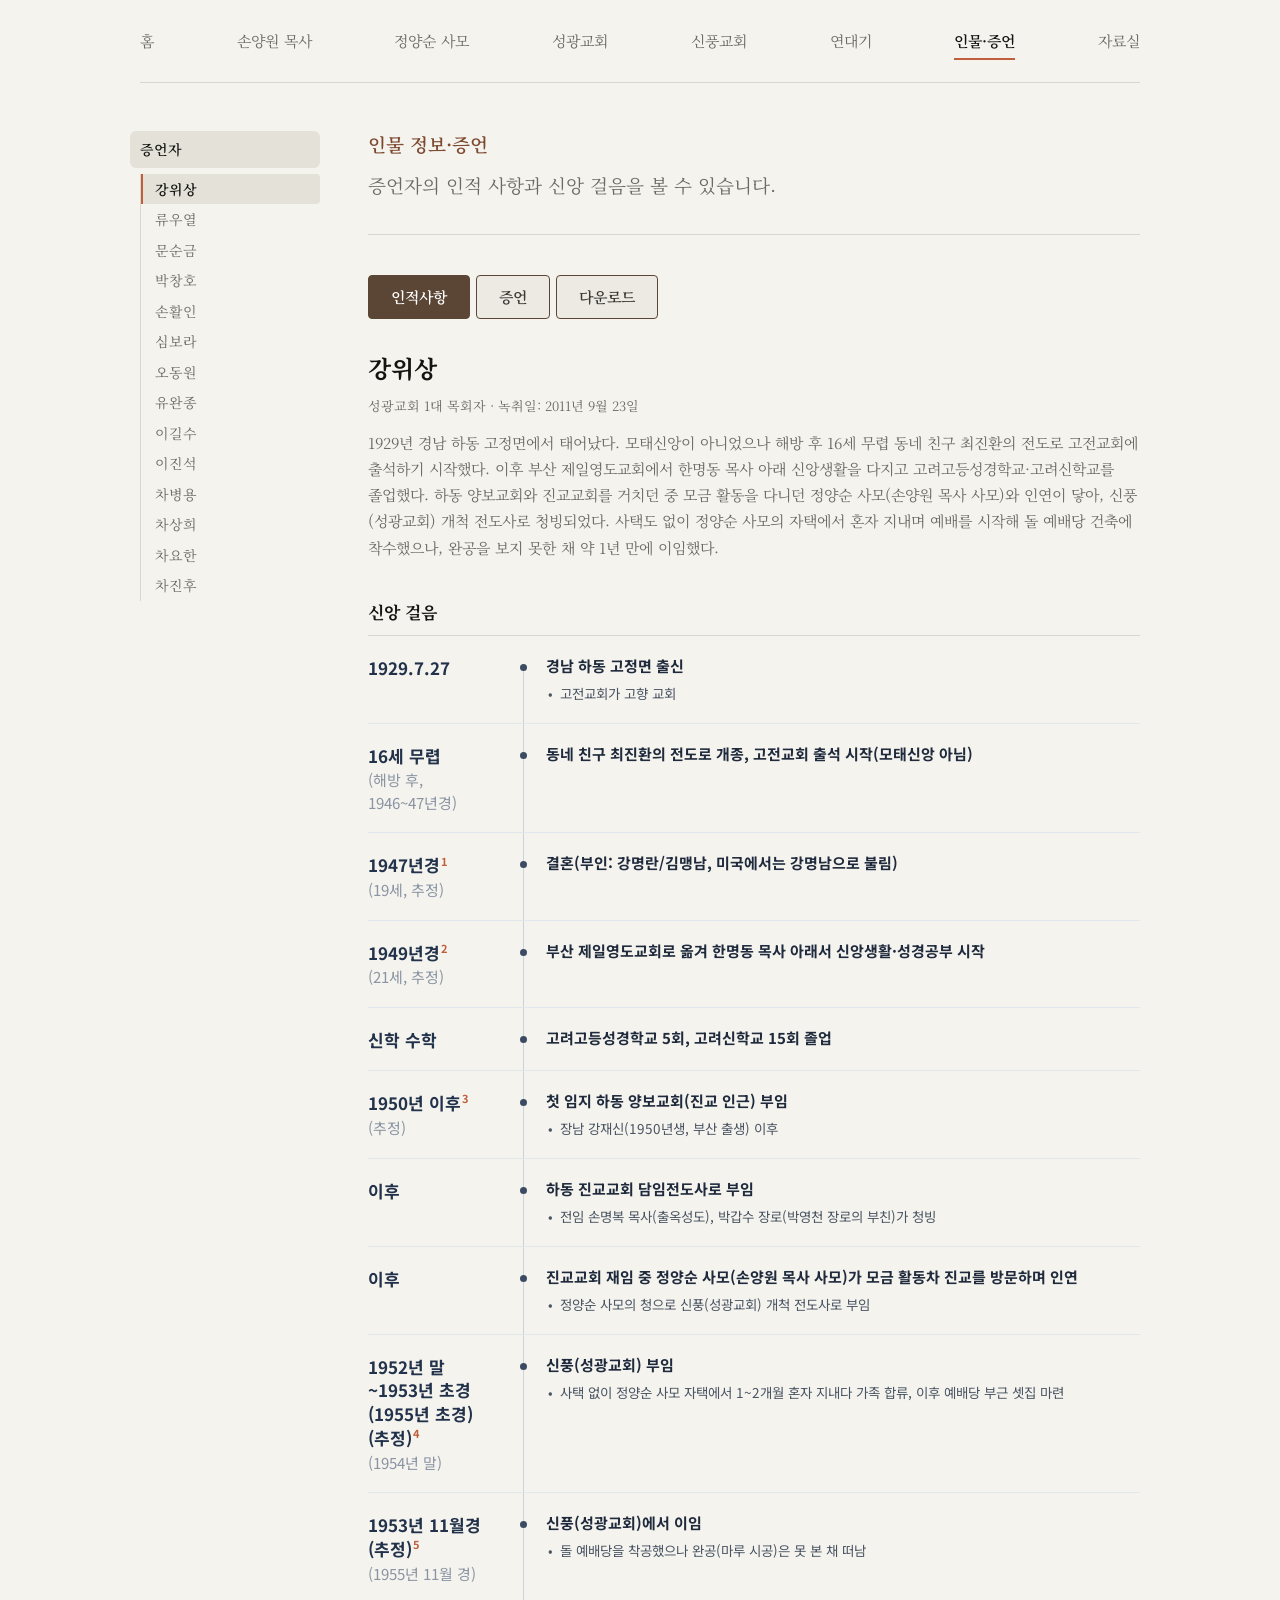
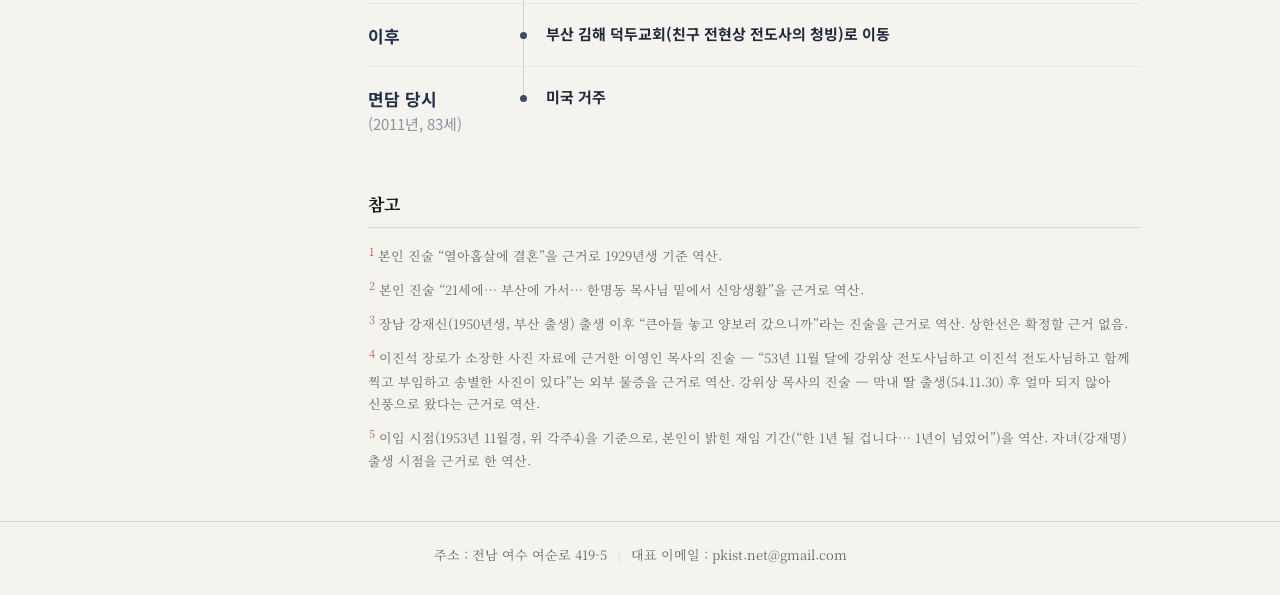
==== people.html @ 20a87f5a "인물·증언 페이지(14명), 다운로드(PDF·docx·txt), 원문 오탈자 교정" ====
<!doctype html>
<html lang="ko">
<head>
<meta charset="utf-8">
<meta name="viewport" content="width=device-width,initial-scale=1">
<title>인물별 기록</title>
<link rel="stylesheet" href="assets/site.css">
</head>
<body data-page="people">
<main id="app" class="wrap"></main>
<script src="data/site.js"></script>
<script src="assets/site.js"></script>
<script src="assets/page-people.js"></script>
</body>
</html>
---- assets/site.css ----
@import url('https://fonts.googleapis.com/css2?family=Noto+Serif+KR:wght@400;500;600;700&family=Noto+Sans+KR:wght@400;500;600&display=swap'); /*글씨체 변경 위치 추가*/
:root{
  --bg:#F4F3EE; --ink:#141413; --soft:#6B6A64; --line:#DAD7CC; --accent:#C15F3C;
  --font:"Noto Serif KR",serif;
  --card:#ECEAE3; --card-on:#E4E1D8; /*0929 카드 색상 추가*/
  --brown:#7D4930; --off:#A9A79F; /*0930 제목 갈색, 원고 없는 메뉴 항목*/
  /*--font:"Malgun Gothic","맑은 고딕","Apple SD Gothic Neo",sans-serif; 0929 글씨체 변경*/
}

*{box-sizing:border-box}
body{margin:0;background:var(--bg);color:var(--ink);font:16px/1.75 var(--font);word-break:keep-all}
a{color:inherit;text-decoration:none}
.wrap{max-width:1080px;margin:0 auto;padding:0 40px}

/* header */
.top{display:flex;justify-content:space-between;align-items:baseline;padding-top:28px;padding-bottom:22px;border-bottom:1px solid var(--line)}
/*nav{display:flex;gap:28px;font-size:15px;color:var(--soft)} 0929 삭제*/
nav{display:flex;flex:1;justify-content:space-between;gap:28px;font-size:15px;color:var(--soft)} /*0929 변경*/
nav a.on{color:var(--ink);font-weight:600;border-bottom:2px solid var(--accent);padding-bottom:4px}
.head{position:sticky;top:0;z-index:10;background:var(--bg)} /* 0929 추가, 0930 괄호 수정 */
html{scroll-padding-top:90px} /* 0929 추가*/ 

/* main: 소개 폰트 변경*/
.hero{display:grid;grid-template-columns:1.2fr .8fr;gap:56px;padding:56px 0 48px;border-bottom:1px solid var(--line)}
/*.eyebrow{margin:0 0 12px;color:var(--accent);font-weight:600;font-size:18pt} 0929 삭제*/
.eyebrow{margin:0 0 12px;color:var(--brown);font-weight:600;font-size:14pt} /*0929 구술로 사료로 되짚어보는.. */
h1{margin:0 0 20px;font-size:20pt;font-weight:700;line-height:1.4}/*font-size:16pt --> 20pt 정양순 사모의.. */
.lede{margin:0;max-width:44ch;color:var(--soft);font-size:14pt} 
figure{margin:0}
figure img{width:100%;display:block;border:1px solid var(--line)}
figcaption{margin-top:8px;font-size:13px;color:var(--soft);text-align:center}

/* main: 박스 4개 */
.cards{display:grid;grid-template-columns:repeat(4,1fr);gap:24px;padding:40px 0 56px}
.card{min-width:0;display:flex;flex-direction:column;min-height:170px;padding:22px 20px 18px;background:var(--card);border:1px solid var(--line);border-radius:4px;transition:border-color .2s,background .2s,transform .2s}
.card strong{font-size:18px;font-weight:700;line-height:1.4}
.card span{margin-top:6px;font-size:.8em;color:var(--soft);white-space:nowrap;overflow:hidden;text-overflow:ellipsis}
.card em{margin-top:auto;padding-top:16px;font-size:.8em;font-style:normal;font-weight:600}
.card:hover{border-color:var(--accent);background:var(--card-on);transform:translateY(-3px)} /*0929 변경*/
.card:hover em{color:var(--accent)}


/* footer */
footer{padding:22px 20px 28px;border-top:1px solid var(--line);text-align:center;font-size:13px;color:var(--soft)}
footer .sep{margin:0 10px;color:var(--line)}
/* 0929 추가:  손양원과 애양원 */
.page-head{padding:48px 0 32px;border-bottom:1px solid var(--line)}
.page-head .lede{max-width:none}
.page-head .note{margin:12px 0 0}
.sec{padding:40px 0;border-bottom:1px solid var(--line)}
.sec:last-child{border-bottom:0}
.sec h2{margin:0 0 20px;font-size:18px}
.tbl{overflow-x:auto;background:#FAF9F5;border:1px solid var(--line);border-radius:14px}
.tbl table{width:100%;min-width:760px;border-collapse:collapse;font-size:14px;line-height:1.65}
.tbl th{padding:12px 18px;background:#EFEDE6;color:var(--soft);font-size:13px;font-weight:600;text-align:center;white-space:nowrap}
.tbl td{padding:18px;border-top:1px solid #ECE9E1;vertical-align:top}
.tbl tr.sub td{padding-top:10px;padding-bottom:10px}
.tbl td.period{font-weight:600;white-space:nowrap}
.tbl td.director{color:var(--soft);width:24%} /* 0930 head --> director (공통 틀 .head와 겹침 방지) */
.tbl td.ev{width:36%}
.tbl td div{margin-top:6px;color:var(--soft);font-size:12px}
.chip{display:inline-block;padding:2px 10px;border-radius:999px;font-size:13px;white-space:nowrap}
.chip.us{background:#F3E2D8;color:#9A4A2E}
.chip.jp{background:#E7E5DE;color:#55534C}
.chip.mg{background:#EFE7D2;color:#6E5A2E}
.chip.tr{border:1px solid var(--accent);color:var(--accent)}
.tbl td.sohn{background:#F6ECE5;white-space:nowrap}
.tbl td.sohn strong{display:block;color:var(--accent)}
.tbl td.sohn span{font-size:13px;color:var(--soft)}
.tbl td.ev ul{list-style:none;margin:0;padding:0}
.tbl td.ev li{margin-bottom:6px;color:#3D3C38}
.tbl td.ev li:last-child{margin-bottom:0}
.tbl td.ev b{margin-right:6px;color:var(--ink);font-weight:600}
.note,.src{color:var(--soft);font-size:13px}
.src{margin:12px 0 0;text-align:right}
.story h3{margin:28px 0 8px;font-size:17px}
.story h3:first-child{margin-top:0}
.story p{margin:0 0 12px}

/* 0930 추가: 좌측 메뉴 (페이지 data에 SIDE가 있을 때) */
.with-side{display:grid;grid-template-columns:180px 1fr;gap:48px;align-items:start}
.with-side>*{min-width:0} /*0930 넓은 표가 본문 폭을 밀어내지 않게*/
.side{position:sticky;top:80px;padding:48px 0 32px;font-size:14px}
.side p{margin:22px 0 6px;color:var(--brown);font-weight:600}
.side p:first-child{margin-top:0}
.side p a{display:block;padding:6px 10px;margin-left:-10px;border:0;border-radius:6px;color:inherit;transition:background .2s,color .2s} /*1001 묶음 제목 링크(href 있을 때) — 1009 한 줄 칸으로*/
.side p a:hover{color:var(--ink);background:var(--card-on);box-shadow:none}
.side a,.side span{display:block;padding:3px 0 3px 14px;border-left:1px solid var(--line);color:var(--soft)}
.side span{color:var(--off)} /* 원고 없는 항목 */
.side a{border-radius:0 4px 4px 0;transition:background .2s,box-shadow .2s,color .2s} /*1001 메인 카드처럼 활성화 표시*/
.side a:hover{color:var(--ink);background:var(--card-on);box-shadow:inset 2px 0 var(--accent)}
.side a.on{color:var(--ink);font-weight:600;background:var(--card-on);box-shadow:inset 2px 0 var(--accent)} /*1009 지금 보는 페이지*/
.side p a.on{background:var(--card-on);box-shadow:none} /*1009 묶음 제목 페이지를 보고 있을 때: 줄 전체 배경*/
.side p.in,.side p.in a{color:var(--ink)} /*1009 지금 있는 묶음 제목 (하위 메뉴처럼 검정)*/
.side-btn{display:none} /*0930 모바일에서만 보이는 목차 버튼*/
/* 0930 추가: 정양순 사모 */
.photos{display:flex;gap:20px;margin-top:28px}
.photos figure{flex:1} /*0930 max-width:190px 삭제*/
.photos figcaption{font-size:12px;line-height:1.55;text-align:left}
.story sup a{padding-left:2px;color:var(--accent);font-size:11px}
.zoom{cursor:zoom-in} /*0930 이미지 크게 보기*/
.zoom-box{position:fixed;inset:0;z-index:20;display:flex;align-items:center;justify-content:center;padding:24px;background:rgba(20,20,19,.85);cursor:zoom-out}
.zoom-box img{max-width:100%;max-height:100%}
.fn{margin:36px 0 0;padding:16px 0 0 20px;border-top:1px solid var(--line);font-size:13px;color:var(--soft)}

@media (max-width:760px){
  .wrap{padding:0 20px}
  .top{flex-direction:column;gap:12px}
  nav{flex-wrap:wrap;gap:8px 18px}
  .hero{grid-template-columns:1fr;gap:28px}
  .cards{grid-template-columns:repeat(2,1fr);gap:16px}
  .card span{white-space:normal} /*0930 모바일: 설명 줄바꿈 허용(화면 밖으로 밀림 해결)*/
  .head{position:static} /*0929 header 고정 해제(모바일)*/
  html{scroll-padding-top:0px}  /*0929 header 고정 해제(모바일)*/
  .with-side{grid-template-columns:1fr;gap:0} /*0930 좌측 메뉴 모바일*/
  .side{position:static;padding:16px 0 0;display:none} /*0930 모바일: 목차 버튼 누를 때만 보임*/
  .side-open .side{display:block}
  .side-btn{display:block;margin-top:20px;padding:10px 14px;background:var(--card);border:1px solid var(--line);border-radius:4px;font:600 14px var(--font);color:var(--ink);text-align:left}
}

/* 1001 추가: 증언 페이지 (page-testi.js) */
.say+.say{margin-top:32px} /*한 제목 아래 증언 여러 개일 때 간격*/
.ask{margin:0 0 16px;color:var(--soft);font-size:15px}
.ask b{color:var(--ink);font-weight:600}
.say+.ask{margin-top:32px} /*질문이 바뀔 때 간격*/
.who{color:var(--accent);font-weight:600;border-bottom:1px solid var(--accent)}
.who:hover{opacity:.75}
.quote{display:block;margin:10px 0 0;padding:14px 18px;background:var(--card);border:1px solid var(--line);border-left:3px solid var(--accent);border-radius:0 4px 4px 0;font-size:15px;line-height:1.85;transition:background .2s,border-color .2s}
.quote:hover{background:var(--card-on);border-color:var(--soft);border-left-color:var(--accent)}
.quote small{display:block;margin-top:8px;font-size:12px;color:var(--soft)}
.quote:hover small{color:var(--accent)}
.quote+.quote{margin-top:8px} /*같은 증언자 연속 블록 간격*/

/* 1001 추가: 원문·인물 모달 (assets/site.js, class="js-modal") */
.modal{position:fixed;inset:0;z-index:30;display:flex;align-items:center;justify-content:center;padding:24px;background:rgba(20,20,19,.55)}
.modal-box{position:relative;width:100%;max-width:800px;height:88vh;display:flex;flex-direction:column;background:var(--bg);border-radius:6px;box-shadow:0 20px 60px rgba(0,0,0,.35)}
.modal-x{position:absolute;top:12px;right:14px;z-index:1;padding:0;background:none;border:0;line-height:0;color:var(--soft);cursor:pointer;transition:color .2s} /*1001 동그라미 X*/
.modal-x:hover{color:var(--accent)}
.modal-body{position:relative;flex:1;overflow-y:auto;padding:36px 44px 48px;font-size:15px}
.modal-body h1{margin:0 0 10px;font-size:24px}
.modal-body h2{margin:36px 0 14px;padding-bottom:8px;border-bottom:1px solid var(--line);font-size:17px}
.modal-body .sec-num{margin-right:4px;color:var(--accent)}
.modal-body .role-line{margin:0 0 12px;font-size:13px;color:var(--soft)}
.modal-body .doc-note{margin:0 0 8px;padding:12px 16px;background:var(--card);border:1px solid var(--line);border-radius:4px;font-size:13px;color:var(--soft)}
.modal-body .lede{max-width:none;margin:0 0 28px;font-size:15px}
.modal-body p.q,.modal-body p.a{margin:0 0 8px;padding:2px 6px;border-radius:4px}
.modal-body p.q{color:var(--soft)}
.modal-body .tag{display:inline-block;margin-right:8px;padding:0 6px;border-radius:3px;background:var(--soft);color:#fff;font-size:11px;font-weight:700;vertical-align:2px}
.modal-body p.a .tag{background:var(--accent)}
.modal-body .hit{background:#F3E2D8;box-shadow:inset 3px 0 var(--accent)}
.modal-body .timeline-list{--tl:132px;margin:0;padding:0;list-style:none;font-family:"Noto Sans KR",sans-serif} /*인물 신앙 걸음: 시기 | 점·선 | 제목 + 불릿 (1001 남색 톤)*/
.modal-body .timeline-list li{position:relative;display:grid;grid-template-columns:var(--tl) 1fr;column-gap:46px;padding:18px 0;border-bottom:1px solid #E2E7ED}
.modal-body .timeline-list li:first-child{padding-top:4px}
.modal-body .timeline-list li::before{content:"";position:absolute;left:calc(var(--tl) + 23px);top:0;bottom:0;width:1px;background:#C9D2DD}
.modal-body .timeline-list li:first-child::before{top:16px}
.modal-body .timeline-list li:last-child{border-bottom:0}
.modal-body .timeline-list li:last-child::before{bottom:auto;height:30px}
.modal-body .timeline-list li::after{content:"";position:absolute;left:calc(var(--tl) + 20px);top:28px;width:7px;height:7px;border-radius:50%;background:#3C4B64}
.modal-body .timeline-list li:first-child::after{top:14px}
.modal-body .t-when{align-self:start;padding-top:2px}
.modal-body .t-when b{display:block;font-size:17px;font-weight:700;color:#22324A;line-height:1.4}
.modal-body .t-when small{display:block;margin-top:2px;font-size:15px;color:#8A94A3;line-height:1.5}
.modal-body .t-what strong{display:block;font-size:15px;font-weight:700;color:#1F2A3C;line-height:1.6}
.modal-body .t-pt{display:block;position:relative;margin-top:4px;padding-left:14px;font-size:13.5px;color:#4A5563;line-height:1.7}
.modal-body .t-pt::before{content:"•";position:absolute;left:2px}
.modal-body sup{margin-left:1px;color:var(--accent);font-size:11px}
.modal-body .notes p{margin:0 0 8px;font-size:13px;color:var(--soft)}
.modal-open{overflow:hidden}
@media (max-width:760px){
  .modal{padding:0}
  .modal-box{height:100%;max-width:none;border-radius:0}
  .modal-body{padding:52px 20px 40px}
  .modal-body .timeline-list{--tl:94px}
  .modal-body .timeline-list li{column-gap:30px}
  .modal-body .timeline-list li::before{left:calc(var(--tl) + 15px)}
  .modal-body .timeline-list li::after{left:calc(var(--tl) + 12px)}
  .modal-body .t-when b{font-size:14px}
}
/* 1006 증언 묶음 머리·안내·확인, 대화 세트 */
/* 설명 페이지 번호 체계 1. → (1) → ① : 단계마다 들여쓰기, 큰 제목 사이는 넉넉히 */
.story h3{margin-top:48px}
.story h4{margin:24px 0 6px;font-size:16px}
.story h5{margin:18px 0 4px;font-size:15px;color:var(--brown)}
.story .lv2{margin-left:1.5em}
.story .lv3{margin-left:3em}
.grp{border-bottom:1px solid var(--line)}
.grp summary{display:flex;align-items:center;justify-content:space-between;padding:28px 0;cursor:pointer;list-style:none}
.grp summary::-webkit-details-marker{display:none}
.grp summary::after{content:"펼치기 +";font-size:13px;color:var(--soft)}
.grp[open] summary::after{content:"접기 −"}
.grp[open] summary{padding-bottom:0}
.grp summary h2{margin:0;font-size:20px;color:var(--brown)}
.grp .sec:last-child{border-bottom:0}
.grp .desc{margin:10px 0 0}
.grp .ask{margin:14px 0 0}
.desc{margin:0 0 20px;color:var(--soft);font-size:15px}
.sec>.note{margin:24px 0 0;white-space:pre-line}
.say .ask{margin:16px 0 0}
.say .note{margin:8px 0 0}
@media (max-width:760px){.story .lv2{margin-left:1em}.story .lv3{margin-left:2em}}
.sec[id]{scroll-margin-top:120px}
/* 1007 근거 자료 표 (연도 × 3열) + 증언 카드 */
.yt{display:grid;grid-template-columns:6.5em repeat(3,minmax(0,1fr));column-gap:12px}
.yt>*{padding:10px 0;border-top:1px solid var(--line);min-width:0}
.yt-h{color:var(--soft);font-size:13px;font-weight:600;border-top:0}
.yt-y b{display:block;font-size:15px}
.yt-y small{display:block;font-size:11px;color:var(--soft);line-height:1.4}
.yt-c{display:flex;flex-direction:column;align-items:flex-start;gap:5px}
.yt-sub{font-size:11px;color:var(--soft)}
.yt-lg{display:flex;gap:8px;flex-wrap:wrap;margin:0 0 14px}
.card-box{height:auto;max-height:88vh}
@media (max-width:640px){
  .yt{display:block}
  .yt-h,.yt-c.empty,.yt>span.yt-y{display:none}
  .yt-y{padding-top:18px}
  .yt-c{border-top:0;padding:4px 0 8px 10px;border-left:2px solid var(--line)}
  .yt-c::before{content:attr(data-col);font-size:11px;color:var(--soft)}
  .card-box{height:100%;max-height:none}
}
details.grp[id]{scroll-margin-top:120px}
.modal-body figure.photo{margin:0}.modal-body figure.photo img{max-width:100%;height:auto}

/* 1008 v13 착공·준공 순서 — 색은 아래 변수만 고치면 됨 (기본 / 마우스 올림) */
:root{
  --vt-on-bg:#5B4636; --vt-on-ink:#FFFFFF;                      /* 보기 전환: 선택된 버튼 */
  --vt-off-bg:#ECEAE3; --vt-off-ink:#3A3936;                    /* 보기 전환: 선택 안 된 버튼 */
  --chip-bg:#FFFFFF; --chip-ink:#262624;                         /* 증언 칩 공통 바탕·글자 */
  --chip-s-line:#D4D1C7;                                         /* 증언: 회색 테두리 */
  --chip-g-bg:#D3D1CA; --chip-g-ink:#4F4D48;                     /* 연혁·문헌: 회색 바탕, 테두리 없음 (사진이 있으면 누름) */
  --chip-p-bg:#D9E8F8; --chip-p-ink:#1F3F66;                     /* 사진: 블루 바탕 */
  --chip-hover-bg:#EEF3FA; --chip-hover-line:#2F4F7A; --chip-hover-ink:#1F3F66;   /* 누르는 칩에 마우스를 올렸을 때 */
  --chip-p-bg-on:#C5DBF2;                                        /* 사진 칩 마우스 올림 바탕 */
  --span-bg:#EFEEEA;                                             /* 여러 해 병합 칸 바탕 */
}
.vt{display:flex;gap:6px;margin:0 0 12px}
.vt button{font:inherit;font-size:15px;font-weight:600;padding:8px 22px;border:1px solid var(--vt-on-bg);border-radius:4px;background:var(--vt-off-bg);color:var(--vt-off-ink);cursor:pointer}
.vt button.on{background:var(--vt-on-bg);color:var(--vt-on-ink)}
.vt button:not(.on):hover{color:var(--vt-on-bg);background:#fff}
.ch{display:inline-block;max-width:100%;padding:7px 14px;border-radius:10px;font-size:15px;line-height:1.55;border:1.5px solid transparent;background:var(--chip-bg);color:var(--chip-ink);transition:background .15s,color .15s,border-color .15s}
.ch.s{border-color:var(--chip-s-line)}
.ch.g{background:var(--chip-g-bg);color:var(--chip-g-ink)}
.ch.p{background:var(--chip-p-bg);color:var(--chip-p-ink)}
a.ch.go{cursor:pointer}
a.ch.go::after{content:"\00a0→";opacity:.7}
a.ch.photo::after{content:"\00a0사진\00a0→"}
a.ch.go:hover,a.ch.go:focus-visible{background:var(--chip-hover-bg);border-color:var(--chip-hover-line);color:var(--chip-hover-ink)}
a.ch.p:hover,a.ch.p:focus-visible{background:var(--chip-p-bg-on);border-color:transparent}
.photo-miss{margin:0 0 10px;color:var(--soft);font-size:13px}
.yt{grid-template-columns:7.5em repeat(2,minmax(0,1fr));column-gap:28px}
.yt>*{padding:14px 0}
.yt-y b{font-size:26px;font-weight:600;line-height:1.3}
.yt-y small{font-size:13px;margin-top:4px}
.yt-c{gap:10px}
.yt-h{text-align:center}
.yt-span{background:var(--span-bg);padding:14px 18px;border-left:0}
.yt-st{display:block;font-size:14px;color:var(--soft);margin-bottom:4px}
.yt-lg{justify-content:flex-start;gap:12px;margin:0 0 6px}
.yt-lg .ch{font-size:14px;white-space:nowrap;padding:6px 14px}
@media (max-width:640px){.vt button{flex:1}.ch{font-size:14px}.yt-y b{font-size:22px}}

.yt-span.mid{justify-content:center}   /* 병합 칸 중 mid: true 인 칸만 세로 가운데 */
.yt-span.clamp a.ch{display:inline-flex;align-items:flex-end}
.yt-span.clamp a.ch .t{display:-webkit-box;-webkit-box-orient:vertical;-webkit-line-clamp:2;overflow:hidden}   /* 병합 칸 중 clamp 인 칸: 칩 글을 2줄까지만 (누르면 증언 카드에 전문) */
.go{font-size:13px;color:var(--soft);white-space:nowrap}.go:hover{color:var(--accent)} /*1012 바로가기 링크 (원문 보기와 같은 결)*/
span.who{border-bottom:0}span.who:hover{opacity:1} /*1012 누르지 않는 이름(질문자 설명)은 밑줄 없이*/
.modal-body.on-page{overflow:visible;padding:20px 0 0} /*1012 인물 페이지: 모달과 같은 모양을 쓰려고 modal-body를 함께 씀(스크롤·여백만 페이지에 맞춤)*/
.on-page .grp summary{padding:20px 0}.on-page .grp[open]{padding-bottom:16px}.on-page .grp[open] summary{padding-bottom:12px} /*1012 인물 페이지 문답: 번호마다 접기·펼치기*/
.on-page .grp h2{margin:0;padding:0;border:0;font-size:17px;color:var(--ink)}
.dl{font:600 15px var(--font);padding:8px 22px;border:1px solid var(--vt-on-bg);border-radius:4px;background:var(--vt-on-bg);color:var(--vt-on-ink);cursor:pointer} /*1012 인물 페이지 다운로드 버튼*/
.print-only{display:none}
@media print{body>*{display:none!important}body>.print-only{display:block!important;padding:0}.print-only .tag{-webkit-print-color-adjust:exact;print-color-adjust:exact}} /*1012 PDF로 저장: 문답만 인쇄*/
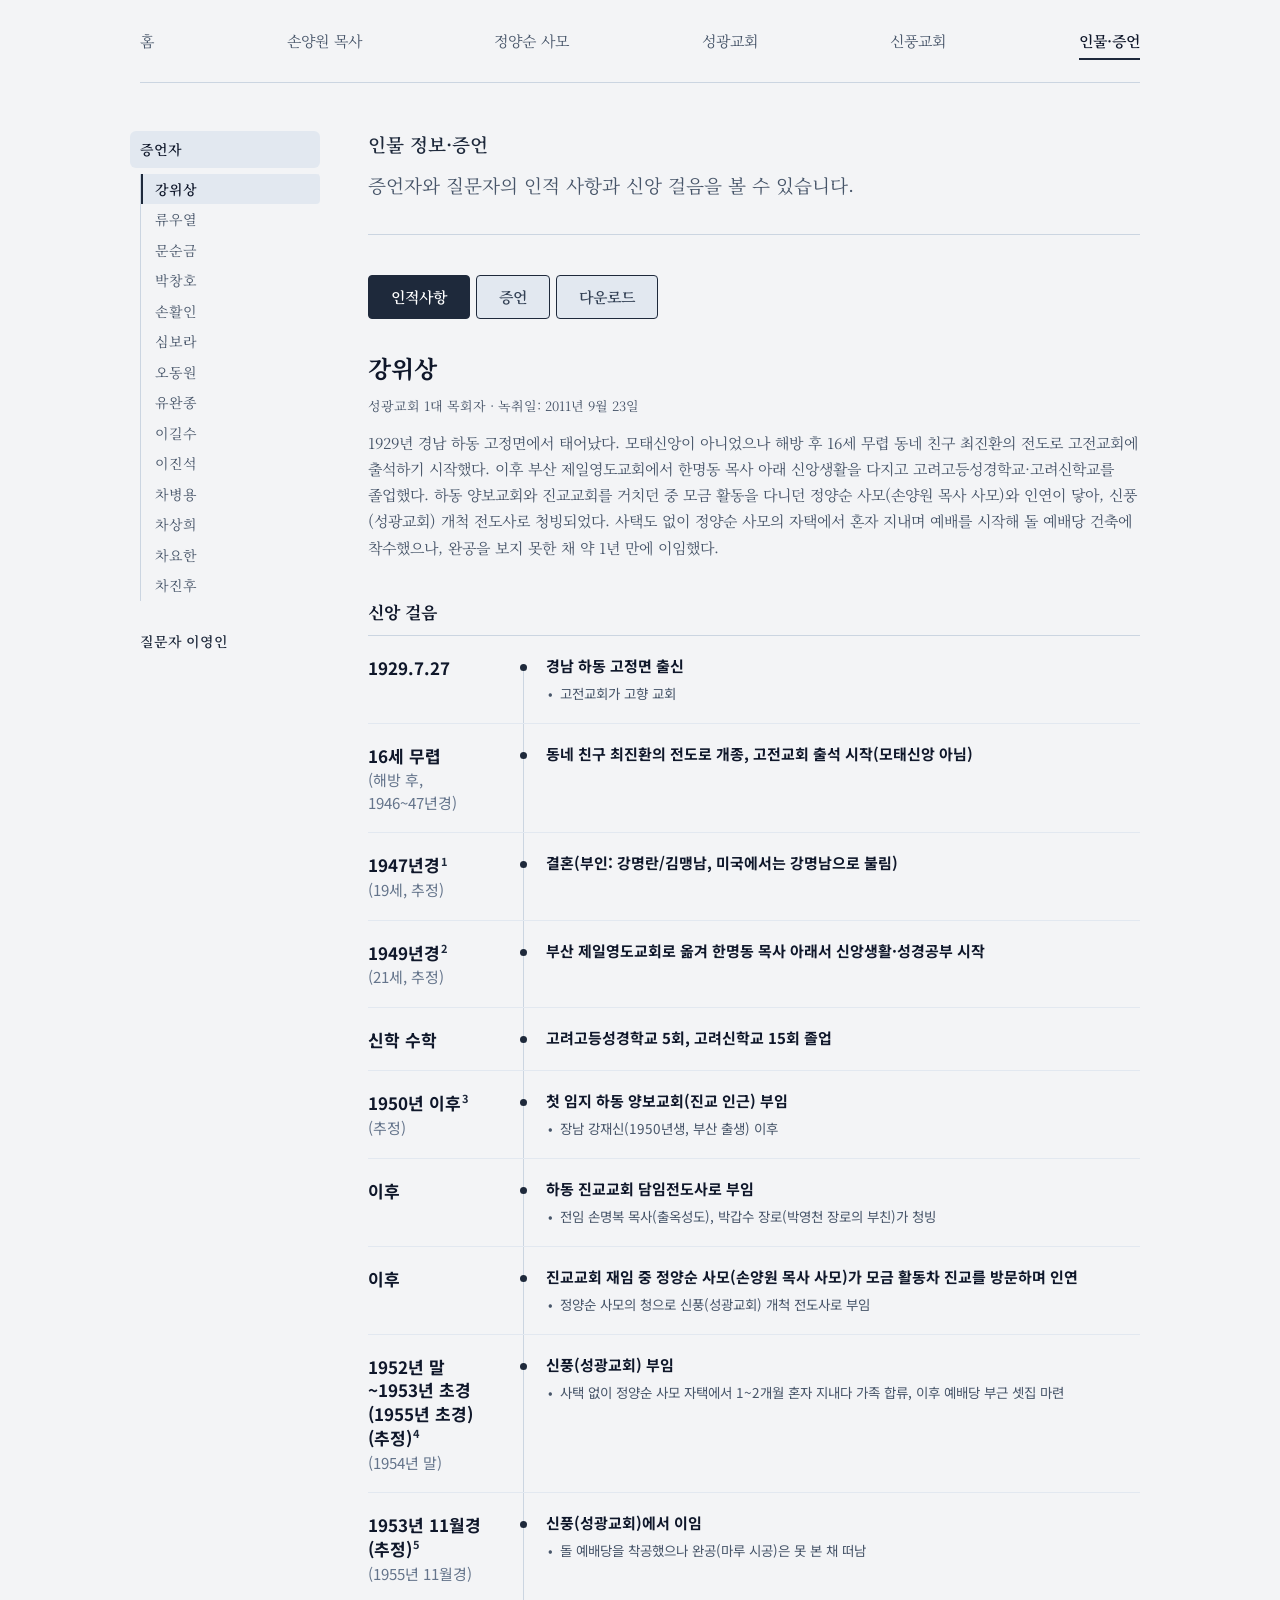
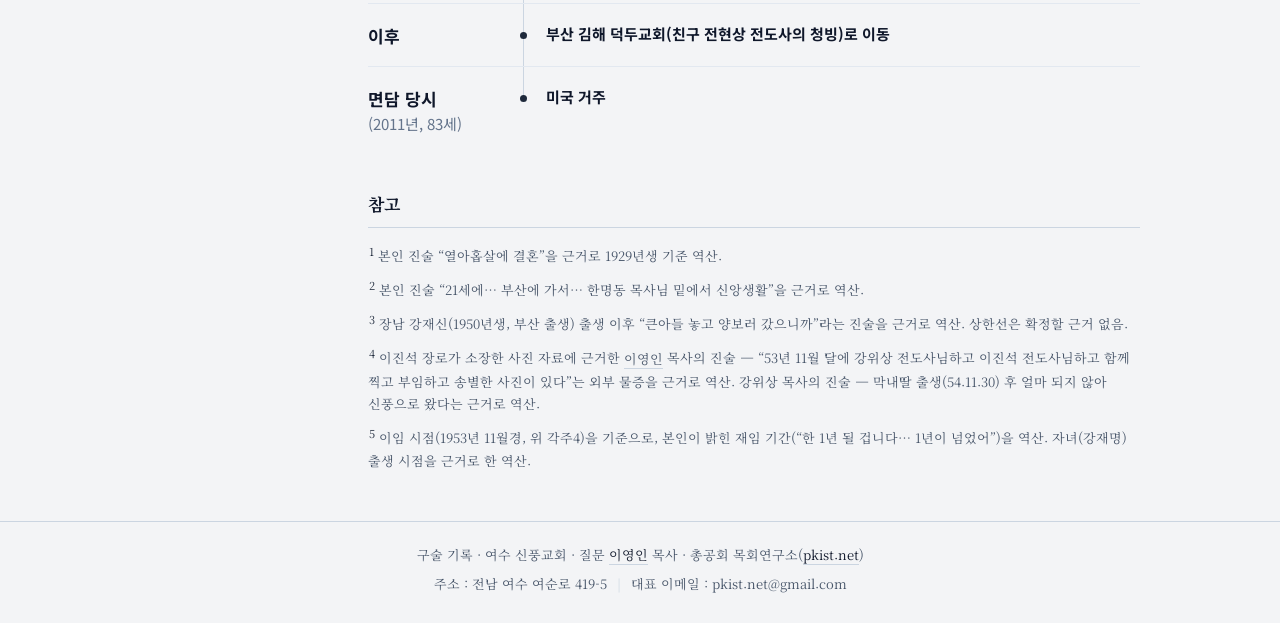
==== commit f52f27cc: "1013 메인 재구성·네이비 톤, 질문자 이영인, 오탈자 점검, sohn→son·파일 이름 영문화" ====
--- a/people.html
+++ b/people.html
@@ -3,7 +3,7 @@
 <head>
 <meta charset="utf-8">
 <meta name="viewport" content="width=device-width,initial-scale=1">
-<title>인물별 기록</title>
+<title>인물·증언</title>
 <link rel="stylesheet" href="assets/site.css">
 </head>
 <body data-page="people">
--- a/assets/site.css
+++ b/assets/site.css
@@ -1,9 +1,19 @@
 @import url('https://fonts.googleapis.com/css2?family=Noto+Serif+KR:wght@400;500;600;700&family=Noto+Sans+KR:wght@400;500;600&display=swap'); /*글씨체 변경 위치 추가*/
 :root{
-  --bg:#F4F3EE; --ink:#141413; --soft:#6B6A64; --line:#DAD7CC; --accent:#C15F3C;
+  /* 1013 색 전환: 세피아 → 네이비·쿨그레이. 색은 여기(와 아래 '보기 전환·칩' :root)에서만 고침 */
+  --bg:#f3f4f6; --ink:#0f172a; --soft:#475569; --line:#cbd5e1; --accent:#1e293b;   /* 바탕 / 글자 / 흐린 글자 / 선 / 강조(활성·hover) */
   --font:"Noto Serif KR",serif;
-  --card:#ECEAE3; --card-on:#E4E1D8; /*0929 카드 색상 추가*/
-  --brown:#7D4930; --off:#A9A79F; /*0930 제목 갈색, 원고 없는 메뉴 항목*/
+  --card:#ffffff; --card-on:#e2e8f0;      /* 카드 바탕 / 마우스 올림·현재 위치 바탕 */
+  --brown:#1e293b; --off:#94a3b8;         /* 페이지 제목(이름은 그대로 둠) / 원고 없는 메뉴 항목 */
+  --panel:#f8fafc; --panel-head:#eef1f5; --row-line:#e2e8f0;   /* 표 바탕 / 표 머리 / 표·목록 안쪽 선 */
+  --mark:#e3e9f2;                         /* 손양원 칸, 원문에서 찾은 문장 표시 */
+  --ev-ink:#334155;                       /* 표 사건 글자 */
+  --dim:rgba(15,23,42,.55); --dim-2:rgba(15,23,42,.85);   /* 모달·사진 크게 보기 뒤 어둡게 */
+  --t-dot:#1e293b; --t-line:#cbd5e1; --t-when:#0f172a; --t-small:#64748b; --t-what:#0f172a; --t-pt:#475569;   /* 인물 신앙 걸음 */
+  --c-us-bg:#dbe4f0; --c-us-ink:#1e3a5f; --c-jp-bg:#e5e7eb; --c-jp-ink:#374151; --c-mg-bg:#dde8e4; --c-mg-ink:#2f5446;   /* 손양원 표 운영 주체 칩: 미국 / 일본 / 미군정 */
+  --shadow:0 4px 14px rgba(15,23,42,.08); --shadow-2:0 20px 60px rgba(15,23,42,.35);   /* 카드 마우스 올림 / 모달 그림자 */
+  --hover-bg:#e3e9f2; --hover-bg-2:#d3dce8; --on-dark-line:rgba(255,255,255,.35);   /* 1013 마우스 올림: 흰 카드 → 옅은 남색 / 이미 옅은 바탕 → 한 단계 진하게 */
+  --photo-tone:grayscale(.45); --hero-photo:316px;   /* 메인 사진 폭: 사진 위가 머리글, 아래가 소개글 끝과 맞도록 */            /* 메인 돌 예배당 사진: 세피아를 바탕톤에 살짝 맞춤 */
   /*--font:"Malgun Gothic","맑은 고딕","Apple SD Gothic Neo",sans-serif; 0929 글씨체 변경*/
 }
 
@@ -17,32 +27,55 @@
 /*nav{display:flex;gap:28px;font-size:15px;color:var(--soft)} 0929 삭제*/
 nav{display:flex;flex:1;justify-content:space-between;gap:28px;font-size:15px;color:var(--soft)} /*0929 변경*/
 nav a.on{color:var(--ink);font-weight:600;border-bottom:2px solid var(--accent);padding-bottom:4px}
+nav a:not(.on):hover{color:var(--ink);border-bottom:2px solid var(--line);padding-bottom:4px} /*1013 상단 메뉴 마우스 올림*/
 .head{position:sticky;top:0;z-index:10;background:var(--bg)} /* 0929 추가, 0930 괄호 수정 */
 html{scroll-padding-top:90px} /* 0929 추가*/ 
 
-/* main: 소개 폰트 변경*/
-.hero{display:grid;grid-template-columns:1.2fr .8fr;gap:56px;padding:56px 0 48px;border-bottom:1px solid var(--line)}
-/*.eyebrow{margin:0 0 12px;color:var(--accent);font-weight:600;font-size:18pt} 0929 삭제*/
+/* main: 1013 메인 (assets/page-home.js) — 첫 화면 → 만든 이 → 증언으로 살펴보는 사실 → 질문 2개 → 이어진 신앙 노선 */
+.hero{display:grid;grid-template-columns:1fr var(--hero-photo);gap:48px;align-items:start;padding:48px 0;border-bottom:1px solid var(--line)}
 .eyebrow{margin:0 0 12px;color:var(--brown);font-weight:600;font-size:14pt} /*0929 구술로 사료로 되짚어보는.. */
 h1{margin:0 0 20px;font-size:20pt;font-weight:700;line-height:1.4}/*font-size:16pt --> 20pt 정양순 사모의.. */
 .lede{margin:0;max-width:44ch;color:var(--soft);font-size:14pt} 
+.hero h1{margin-bottom:10px;font-size:24pt}
+.hero .motto{margin:0 0 22px;font-size:17px;font-weight:600;color:var(--accent);line-height:1.6}
+.hero .lede{max-width:none}
+.hero img{filter:var(--photo-tone)}
 figure{margin:0}
 figure img{width:100%;display:block;border:1px solid var(--line)}
 figcaption{margin-top:8px;font-size:13px;color:var(--soft);text-align:center}
-
-/* main: 박스 4개 */
-.cards{display:grid;grid-template-columns:repeat(4,1fr);gap:24px;padding:40px 0 56px}
-.card{min-width:0;display:flex;flex-direction:column;min-height:170px;padding:22px 20px 18px;background:var(--card);border:1px solid var(--line);border-radius:4px;transition:border-color .2s,background .2s,transform .2s}
+.about{margin:0;padding:28px 0;border-bottom:1px solid var(--line);color:var(--soft);font-size:14px;line-height:1.85}
+.about a,.credit a{color:var(--ink);border-bottom:1px solid var(--line)}.about a:hover,.credit a:hover{border-color:var(--accent)}
+.blk{padding:44px 0;border-bottom:1px solid var(--line)}.blk.last{border-bottom:0}
+.blk h2{margin:0 0 6px;font-size:18px}.blk .sub{margin:0 0 22px;color:var(--soft);font-size:15px}
+/* 증언으로 살펴보는 사실: 왼쪽 시기 + 선·점 + 카드 */
+.scenes{margin:0;padding:0;list-style:none}
+.scenes li{display:grid;grid-template-columns:150px 1fr;gap:24px;align-items:center;position:relative;padding-bottom:16px}
+.scenes li:before{content:"";position:absolute;left:162px;top:0;bottom:0;border-left:1px solid var(--line)}
+.scenes .when{text-align:right;font-weight:600;color:var(--accent);font-size:15px;line-height:1.4}
+.scenes .when small{display:block;font-weight:400;color:var(--soft);font-size:12px}
+.card{position:relative;min-width:0;display:flex;flex-direction:column;margin-left:12px;padding:22px 20px 18px;background:var(--card);border:1px solid var(--line);border-radius:4px;transition:border-color .2s,box-shadow .2s}
+.scenes li:after{content:"";position:absolute;left:157px;top:calc((100% - 16px) / 2 - 5px);width:11px;height:11px;border-radius:50%;background:var(--accent);box-shadow:0 0 0 4px var(--bg)} /*1013 점은 선 위, 카드 가운데 높이*/
 .card strong{font-size:18px;font-weight:700;line-height:1.4}
-.card span{margin-top:6px;font-size:.8em;color:var(--soft);white-space:nowrap;overflow:hidden;text-overflow:ellipsis}
-.card em{margin-top:auto;padding-top:16px;font-size:.8em;font-style:normal;font-weight:600}
-.card:hover{border-color:var(--accent);background:var(--card-on);transform:translateY(-3px)} /*0929 변경*/
-.card:hover em{color:var(--accent)}
+.card span{margin-top:6px;font-size:.8em;color:var(--soft)}
+.card .row{display:flex;justify-content:space-between;align-items:center;margin-top:12px}
+.cnt{padding:2px 10px;border:1px solid var(--line);border-radius:999px;background:var(--bg);font-size:13px;font-weight:600;color:var(--accent)}
+.card em,.qbox em{font-size:.8em;font-style:normal;font-weight:600}
+.card:hover,.qbox:hover{border-color:var(--accent);background:var(--hover-bg);box-shadow:var(--shadow)}
+/* 질문 2개: 왼쪽 색 바 */
+.qs{display:grid;grid-template-columns:1fr 1fr;gap:16px}
+.qbox{display:flex;flex-direction:column;padding:22px 24px 18px;background:var(--card);border:1px solid var(--line);border-left:3px solid var(--accent);border-radius:0 4px 4px 0;transition:border-color .2s,box-shadow .2s}
+.qbox strong{font-size:18px;line-height:1.5}.qbox span{margin-top:6px;color:var(--soft);font-size:15px}.qbox em{margin-top:auto;padding-top:14px}
+/* 이어진 신앙 노선: 상자 4개 가로 꽉 채움 */
+.flow{display:flex;align-items:center;gap:10px}
+.flow a{flex:1;padding:10px 16px;background:var(--card);border:1px solid var(--line);border-radius:4px;transition:border-color .2s}.flow a:hover{border-color:var(--accent);background:var(--hover-bg)}
+.flow b{display:block;font-size:16px}.flow small{color:var(--soft);font-size:13px}.flow i{color:var(--off);font-style:normal}
+.flow-note{margin:16px 0 0;color:var(--soft);font-size:15px}
 
 
 /* footer */
 footer{padding:22px 20px 28px;border-top:1px solid var(--line);text-align:center;font-size:13px;color:var(--soft)}
 footer .sep{margin:0 10px;color:var(--line)}
+footer .credit{margin:0 0 6px} /*1013 모든 페이지 만든 이 한 줄*/
 /* 0929 추가:  손양원과 애양원 */
 .page-head{padding:48px 0 32px;border-bottom:1px solid var(--line)}
 .page-head .lede{max-width:none}
@@ -50,27 +83,57 @@
 .sec{padding:40px 0;border-bottom:1px solid var(--line)}
 .sec:last-child{border-bottom:0}
 .sec h2{margin:0 0 20px;font-size:18px}
-.tbl{overflow-x:auto;background:#FAF9F5;border:1px solid var(--line);border-radius:14px}
-.tbl table{width:100%;min-width:760px;border-collapse:collapse;font-size:14px;line-height:1.65}
-.tbl th{padding:12px 18px;background:#EFEDE6;color:var(--soft);font-size:13px;font-weight:600;text-align:center;white-space:nowrap}
-.tbl td{padding:18px;border-top:1px solid #ECE9E1;vertical-align:top}
+.tbl{overflow-x:auto;background:var(--panel);border:1px solid var(--line);border-radius:14px}
+.tbl table{width:100%;min-width:0;border-collapse:collapse;font-size:14px;line-height:1.65}
+.tbl th{padding:12px 18px;background:var(--panel-head);color:var(--soft);font-size:13px;font-weight:600;text-align:center;white-space:nowrap}
+.tbl td{padding:18px;border-top:1px solid var(--row-line);vertical-align:top}
 .tbl tr.sub td{padding-top:10px;padding-bottom:10px}
 .tbl td.period{font-weight:600;white-space:nowrap}
 .tbl td.director{color:var(--soft);width:24%} /* 0930 head --> director (공통 틀 .head와 겹침 방지) */
 .tbl td.ev{width:36%}
 .tbl td div{margin-top:6px;color:var(--soft);font-size:12px}
 .chip{display:inline-block;padding:2px 10px;border-radius:999px;font-size:13px;white-space:nowrap}
-.chip.us{background:#F3E2D8;color:#9A4A2E}
-.chip.jp{background:#E7E5DE;color:#55534C}
-.chip.mg{background:#EFE7D2;color:#6E5A2E}
+.chip.us{background:var(--c-us-bg);color:var(--c-us-ink)}
+.chip.jp{background:var(--c-jp-bg);color:var(--c-jp-ink)}
+.chip.mg{background:var(--c-mg-bg);color:var(--c-mg-ink)}
 .chip.tr{border:1px solid var(--accent);color:var(--accent)}
-.tbl td.sohn{background:#F6ECE5;white-space:nowrap}
-.tbl td.sohn strong{display:block;color:var(--accent)}
-.tbl td.sohn span{font-size:13px;color:var(--soft)}
+.tbl td.son{background:var(--mark);white-space:nowrap}
+.tbl td.son strong{display:block;color:var(--accent)}
+.tbl td.son span{font-size:13px;color:var(--soft)}
 .tbl td.ev ul{list-style:none;margin:0;padding:0}
-.tbl td.ev li{margin-bottom:6px;color:#3D3C38}
+.tbl td.ev li{margin-bottom:6px;color:var(--ev-ink)}
 .tbl td.ev li:last-child{margin-bottom:0}
 .tbl td.ev b{margin-right:6px;color:var(--ink);font-weight:600}
+/* 1012 손양원 표 모바일 카드 (page-son.js) — PC는 표, 760px 이하는 카드 */
+.tbl-m{display:none;margin:0;padding:0;list-style:none}
+.tbl-m .m-son{margin:18px 0 8px;padding:8px 14px;background:var(--card-on);border-radius:6px}
+.tbl-m .m-son:first-child{margin-top:0}
+.tbl-m .m-son strong{display:block;color:var(--accent);font-size:14px}
+.tbl-m .m-son span{font-size:13px;color:var(--soft)}
+.tbl-m .m-row{margin-top:8px;padding:14px 16px;background:var(--card);border:1px solid var(--line);border-radius:6px;font-size:14px;line-height:1.7}
+.tbl-m .m-row.in{border-left:3px solid var(--accent)}
+.tbl-m .m-period{margin-right:8px;font-size:15px}
+.tbl-m .m-row div{margin-top:4px;color:var(--soft);font-size:12px}
+.tbl-m .m-head{margin:8px 0 0;color:var(--soft);font-size:13px}
+.tbl-m ul{margin:8px 0 0;padding:8px 0 0;list-style:none;border-top:1px solid var(--line)}
+.tbl-m ul li{margin-bottom:6px}
+.tbl-m ul li:last-child{margin-bottom:0}
+.tbl-m ul b{margin-right:6px;font-weight:600}
+@media (max-width:1000px){.tbl{display:none}.tbl-m{display:block}} /*1013 좁은 화면(태블릿 포함)은 카드로: 가로 스크롤 없음*/
+/* 1013 손양원: 운영 주체 흐름(본문 끝) + 근거 자료 표 접기 */
+.oflow{margin:32px 0 0}
+.oflow h4{margin:0 0 14px;font-size:16px}
+.oflow ol{display:grid;grid-template-columns:repeat(5,1fr);gap:8px;margin:0;padding:0;list-style:none;counter-reset:none}
+.o-box{display:flex;flex-direction:column;height:100%;padding:14px 14px 12px;background:var(--card);border:1px solid var(--line);border-radius:4px;font-size:13px;line-height:1.55}
+.o-box b{font-size:15px;color:var(--accent)}.o-box strong{margin-top:2px;font-size:15px}.o-box span{margin:4px 0 10px;color:var(--soft)}
+.o-box em{margin-top:auto;padding-top:10px;border-top:1px solid var(--row-line);font-style:normal;font-weight:600;color:var(--accent)}
+
+.oflow li:last-child .o-box{border-color:var(--accent)}
+a.o-box{background:var(--accent);border-color:var(--accent);color:var(--card);cursor:pointer;transition:background .2s,box-shadow .2s}   /* 1013 누를 수 있는 칸(1951.5): 남색 바탕 */
+a.o-box b,a.o-box span,a.o-box em{color:var(--card)}a.o-box span{opacity:.85}a.o-box em{border-top-color:var(--on-dark-line)}
+a.o-box:hover{background:var(--ev-ink);box-shadow:var(--shadow)}
+.tbl .go{white-space:normal}.tbl .chip{white-space:normal;border-radius:8px;padding:3px 10px;line-height:1.5}.tbl td:nth-child(2) .chip{min-width:8.6em}.tbl td.son{white-space:normal} /*1013 표가 한 화면에: 칩·손양원 칸 줄바꿈, 가로 스크롤 없음*/.grp.tbl-grp{border-bottom:0}.grp.tbl-grp summary h2{font-size:16px;color:var(--ink)}.tbl-grp[open]{padding-bottom:32px}.tbl-grp .tbl{margin-top:20px}
+@media (max-width:760px){.oflow ol{grid-template-columns:1fr}.tbl-grp .tbl-m{margin-top:16px}}
 .note,.src{color:var(--soft);font-size:13px}
 .src{margin:12px 0 0;text-align:right}
 .story h3{margin:28px 0 8px;font-size:17px}
@@ -84,11 +147,11 @@
 .side p{margin:22px 0 6px;color:var(--brown);font-weight:600}
 .side p:first-child{margin-top:0}
 .side p a{display:block;padding:6px 10px;margin-left:-10px;border:0;border-radius:6px;color:inherit;transition:background .2s,color .2s} /*1001 묶음 제목 링크(href 있을 때) — 1009 한 줄 칸으로*/
-.side p a:hover{color:var(--ink);background:var(--card-on);box-shadow:none}
+.side p a:hover{color:var(--ink);background:var(--hover-bg-2);box-shadow:none}
 .side a,.side span{display:block;padding:3px 0 3px 14px;border-left:1px solid var(--line);color:var(--soft)}
 .side span{color:var(--off)} /* 원고 없는 항목 */
 .side a{border-radius:0 4px 4px 0;transition:background .2s,box-shadow .2s,color .2s} /*1001 메인 카드처럼 활성화 표시*/
-.side a:hover{color:var(--ink);background:var(--card-on);box-shadow:inset 2px 0 var(--accent)}
+.side a:hover{color:var(--ink);background:var(--hover-bg-2);box-shadow:inset 3px 0 var(--accent)}
 .side a.on{color:var(--ink);font-weight:600;background:var(--card-on);box-shadow:inset 2px 0 var(--accent)} /*1009 지금 보는 페이지*/
 .side p a.on{background:var(--card-on);box-shadow:none} /*1009 묶음 제목 페이지를 보고 있을 때: 줄 전체 배경*/
 .side p.in,.side p.in a{color:var(--ink)} /*1009 지금 있는 묶음 제목 (하위 메뉴처럼 검정)*/
@@ -99,7 +162,7 @@
 .photos figcaption{font-size:12px;line-height:1.55;text-align:left}
 .story sup a{padding-left:2px;color:var(--accent);font-size:11px}
 .zoom{cursor:zoom-in} /*0930 이미지 크게 보기*/
-.zoom-box{position:fixed;inset:0;z-index:20;display:flex;align-items:center;justify-content:center;padding:24px;background:rgba(20,20,19,.85);cursor:zoom-out}
+.zoom-box{position:fixed;inset:0;z-index:20;display:flex;align-items:center;justify-content:center;padding:24px;background:var(--dim-2);cursor:zoom-out}
 .zoom-box img{max-width:100%;max-height:100%}
 .fn{margin:36px 0 0;padding:16px 0 0 20px;border-top:1px solid var(--line);font-size:13px;color:var(--soft)}
 
@@ -107,9 +170,10 @@
   .wrap{padding:0 20px}
   .top{flex-direction:column;gap:12px}
   nav{flex-wrap:wrap;gap:8px 18px}
-  .hero{grid-template-columns:1fr;gap:28px}
-  .cards{grid-template-columns:repeat(2,1fr);gap:16px}
-  .card span{white-space:normal} /*0930 모바일: 설명 줄바꿈 허용(화면 밖으로 밀림 해결)*/
+  .hero{grid-template-columns:1fr;gap:28px;padding:32px 0}
+  .scenes li{grid-template-columns:1fr;gap:6px;padding-bottom:20px}.scenes li:before,.scenes li:after{display:none}.scenes .when{padding:0;text-align:left;font-size:14px}.scenes .when small{display:inline;margin-left:6px}.card{margin-left:0} /*1013 메인 모바일: 시기를 카드 위로*/
+  .qs{grid-template-columns:1fr}
+  .flow{flex-direction:column;align-items:stretch}.flow i{text-align:center;line-height:1}
   .head{position:static} /*0929 header 고정 해제(모바일)*/
   html{scroll-padding-top:0px}  /*0929 header 고정 해제(모바일)*/
   .with-side{grid-template-columns:1fr;gap:0} /*0930 좌측 메뉴 모바일*/
@@ -122,20 +186,21 @@
 .say+.say{margin-top:32px} /*한 제목 아래 증언 여러 개일 때 간격*/
 .ask{margin:0 0 16px;color:var(--soft);font-size:15px}
 .ask b{color:var(--ink);font-weight:600}
+.ask a,.doc-note a,.t-what a,.notes a{border-bottom:1px solid var(--line)}.ask a:hover,.doc-note a:hover,.t-what a:hover,.notes a:hover{border-color:var(--accent)} /*1013 질문자 이름·주소 링크*/
 .say+.ask{margin-top:32px} /*질문이 바뀔 때 간격*/
 .who{color:var(--accent);font-weight:600;border-bottom:1px solid var(--accent)}
-.who:hover{opacity:.75}
+.who:hover{background:var(--hover-bg)}
 .quote{display:block;margin:10px 0 0;padding:14px 18px;background:var(--card);border:1px solid var(--line);border-left:3px solid var(--accent);border-radius:0 4px 4px 0;font-size:15px;line-height:1.85;transition:background .2s,border-color .2s}
-.quote:hover{background:var(--card-on);border-color:var(--soft);border-left-color:var(--accent)}
+.quote:hover{background:var(--hover-bg);border-color:var(--accent);border-left-color:var(--accent)}
 .quote small{display:block;margin-top:8px;font-size:12px;color:var(--soft)}
 .quote:hover small{color:var(--accent)}
 .quote+.quote{margin-top:8px} /*같은 증언자 연속 블록 간격*/
 
 /* 1001 추가: 원문·인물 모달 (assets/site.js, class="js-modal") */
-.modal{position:fixed;inset:0;z-index:30;display:flex;align-items:center;justify-content:center;padding:24px;background:rgba(20,20,19,.55)}
-.modal-box{position:relative;width:100%;max-width:800px;height:88vh;display:flex;flex-direction:column;background:var(--bg);border-radius:6px;box-shadow:0 20px 60px rgba(0,0,0,.35)}
+.modal{position:fixed;inset:0;z-index:30;display:flex;align-items:center;justify-content:center;padding:24px;background:var(--dim)}
+.modal-box{position:relative;width:100%;max-width:800px;height:88vh;display:flex;flex-direction:column;background:var(--bg);border-radius:6px;box-shadow:var(--shadow-2)}
 .modal-x{position:absolute;top:12px;right:14px;z-index:1;padding:0;background:none;border:0;line-height:0;color:var(--soft);cursor:pointer;transition:color .2s} /*1001 동그라미 X*/
-.modal-x:hover{color:var(--accent)}
+.modal-x:hover{color:var(--accent);background:var(--hover-bg-2);border-radius:50%}
 .modal-body{position:relative;flex:1;overflow-y:auto;padding:36px 44px 48px;font-size:15px}
 .modal-body h1{margin:0 0 10px;font-size:24px}
 .modal-body h2{margin:36px 0 14px;padding-bottom:8px;border-bottom:1px solid var(--line);font-size:17px}
@@ -145,23 +210,23 @@
 .modal-body .lede{max-width:none;margin:0 0 28px;font-size:15px}
 .modal-body p.q,.modal-body p.a{margin:0 0 8px;padding:2px 6px;border-radius:4px}
 .modal-body p.q{color:var(--soft)}
-.modal-body .tag{display:inline-block;margin-right:8px;padding:0 6px;border-radius:3px;background:var(--soft);color:#fff;font-size:11px;font-weight:700;vertical-align:2px}
+.modal-body .tag{display:inline-block;margin-right:8px;padding:0 6px;border-radius:3px;background:var(--soft);color:var(--card);font-size:11px;font-weight:700;vertical-align:2px}
 .modal-body p.a .tag{background:var(--accent)}
-.modal-body .hit{background:#F3E2D8;box-shadow:inset 3px 0 var(--accent)}
+.modal-body .hit{background:var(--mark);box-shadow:inset 3px 0 var(--accent)}
 .modal-body .timeline-list{--tl:132px;margin:0;padding:0;list-style:none;font-family:"Noto Sans KR",sans-serif} /*인물 신앙 걸음: 시기 | 점·선 | 제목 + 불릿 (1001 남색 톤)*/
-.modal-body .timeline-list li{position:relative;display:grid;grid-template-columns:var(--tl) 1fr;column-gap:46px;padding:18px 0;border-bottom:1px solid #E2E7ED}
+.modal-body .timeline-list li{position:relative;display:grid;grid-template-columns:var(--tl) 1fr;column-gap:46px;padding:18px 0;border-bottom:1px solid var(--row-line)}
 .modal-body .timeline-list li:first-child{padding-top:4px}
-.modal-body .timeline-list li::before{content:"";position:absolute;left:calc(var(--tl) + 23px);top:0;bottom:0;width:1px;background:#C9D2DD}
+.modal-body .timeline-list li::before{content:"";position:absolute;left:calc(var(--tl) + 23px);top:0;bottom:0;width:1px;background:var(--t-line)}
 .modal-body .timeline-list li:first-child::before{top:16px}
 .modal-body .timeline-list li:last-child{border-bottom:0}
 .modal-body .timeline-list li:last-child::before{bottom:auto;height:30px}
-.modal-body .timeline-list li::after{content:"";position:absolute;left:calc(var(--tl) + 20px);top:28px;width:7px;height:7px;border-radius:50%;background:#3C4B64}
+.modal-body .timeline-list li::after{content:"";position:absolute;left:calc(var(--tl) + 20px);top:28px;width:7px;height:7px;border-radius:50%;background:var(--t-dot)}
 .modal-body .timeline-list li:first-child::after{top:14px}
 .modal-body .t-when{align-self:start;padding-top:2px}
-.modal-body .t-when b{display:block;font-size:17px;font-weight:700;color:#22324A;line-height:1.4}
-.modal-body .t-when small{display:block;margin-top:2px;font-size:15px;color:#8A94A3;line-height:1.5}
-.modal-body .t-what strong{display:block;font-size:15px;font-weight:700;color:#1F2A3C;line-height:1.6}
-.modal-body .t-pt{display:block;position:relative;margin-top:4px;padding-left:14px;font-size:13.5px;color:#4A5563;line-height:1.7}
+.modal-body .t-when b{display:block;font-size:17px;font-weight:700;color:var(--t-when);line-height:1.4}
+.modal-body .t-when small{display:block;margin-top:2px;font-size:15px;color:var(--t-small);line-height:1.5}
+.modal-body .t-what strong{display:block;font-size:15px;font-weight:700;color:var(--t-what);line-height:1.6}
+.modal-body .t-pt{display:block;position:relative;margin-top:4px;padding-left:14px;font-size:13.5px;color:var(--t-pt);line-height:1.7}
 .modal-body .t-pt::before{content:"•";position:absolute;left:2px}
 .modal-body sup{margin-left:1px;color:var(--accent);font-size:11px}
 .modal-body .notes p{margin:0 0 8px;font-size:13px;color:var(--soft)}
@@ -184,10 +249,11 @@
 .story .lv2{margin-left:1.5em}
 .story .lv3{margin-left:3em}
 .grp{border-bottom:1px solid var(--line)}
-.grp summary{display:flex;align-items:center;justify-content:space-between;padding:28px 0;cursor:pointer;list-style:none}
+.grp summary{display:flex;align-items:center;justify-content:space-between;gap:12px;padding:28px 0;cursor:pointer;list-style:none}
 .grp summary::-webkit-details-marker{display:none}
-.grp summary::after{content:"펼치기 +";font-size:13px;color:var(--soft)}
+.grp summary::after{content:"펼치기 +";flex-shrink:0;font-size:13px;color:var(--soft)}
 .grp[open] summary::after{content:"접기 −"}
+.grp summary:hover h2,.grp summary:hover::after{color:var(--accent)}.grp summary:hover::after{font-weight:600} /*1013 접기 제목 마우스 올림*/
 .grp[open] summary{padding-bottom:0}
 .grp summary h2{margin:0;font-size:20px;color:var(--brown)}
 .grp .sec:last-child{border-bottom:0}
@@ -222,20 +288,20 @@
 
 /* 1008 v13 착공·준공 순서 — 색은 아래 변수만 고치면 됨 (기본 / 마우스 올림) */
 :root{
-  --vt-on-bg:#5B4636; --vt-on-ink:#FFFFFF;                      /* 보기 전환: 선택된 버튼 */
-  --vt-off-bg:#ECEAE3; --vt-off-ink:#3A3936;                    /* 보기 전환: 선택 안 된 버튼 */
-  --chip-bg:#FFFFFF; --chip-ink:#262624;                         /* 증언 칩 공통 바탕·글자 */
-  --chip-s-line:#D4D1C7;                                         /* 증언: 회색 테두리 */
-  --chip-g-bg:#D3D1CA; --chip-g-ink:#4F4D48;                     /* 연혁·문헌: 회색 바탕, 테두리 없음 (사진이 있으면 누름) */
+  --vt-on-bg:#1e293b; --vt-on-ink:#ffffff;                      /* 보기 전환: 선택된 버튼 */
+  --vt-off-bg:#e2e8f0; --vt-off-ink:#334155;                    /* 보기 전환: 선택 안 된 버튼 */
+  --chip-bg:#ffffff; --chip-ink:#0f172a;                         /* 증언 칩 공통 바탕·글자 */
+  --chip-s-line:#cbd5e1;                                         /* 증언: 회색 테두리 */
+  --chip-g-bg:#d5dbe3; --chip-g-ink:#475569;                     /* 연혁·문헌: 회색 바탕, 테두리 없음 (사진이 있으면 누름) */
   --chip-p-bg:#D9E8F8; --chip-p-ink:#1F3F66;                     /* 사진: 블루 바탕 */
-  --chip-hover-bg:#EEF3FA; --chip-hover-line:#2F4F7A; --chip-hover-ink:#1F3F66;   /* 누르는 칩에 마우스를 올렸을 때 */
-  --chip-p-bg-on:#C5DBF2;                                        /* 사진 칩 마우스 올림 바탕 */
-  --span-bg:#EFEEEA;                                             /* 여러 해 병합 칸 바탕 */
+  --chip-hover-bg:#dbe6f3; --chip-hover-line:#1e293b; --chip-hover-ink:#0f172a;   /* 누르는 칩에 마우스를 올렸을 때 */
+  --chip-p-bg-on:#b9d0ea;                                        /* 사진 칩 마우스 올림 바탕 */
+  --span-bg:#eef1f5;                                             /* 여러 해 병합 칸 바탕 */
 }
 .vt{display:flex;gap:6px;margin:0 0 12px}
 .vt button{font:inherit;font-size:15px;font-weight:600;padding:8px 22px;border:1px solid var(--vt-on-bg);border-radius:4px;background:var(--vt-off-bg);color:var(--vt-off-ink);cursor:pointer}
 .vt button.on{background:var(--vt-on-bg);color:var(--vt-on-ink)}
-.vt button:not(.on):hover{color:var(--vt-on-bg);background:#fff}
+.vt button:not(.on):hover{color:var(--vt-on-bg);background:var(--hover-bg-2)}
 .ch{display:inline-block;max-width:100%;padding:7px 14px;border-radius:10px;font-size:15px;line-height:1.55;border:1.5px solid transparent;background:var(--chip-bg);color:var(--chip-ink);transition:background .15s,color .15s,border-color .15s}
 .ch.s{border-color:var(--chip-s-line)}
 .ch.g{background:var(--chip-g-bg);color:var(--chip-g-ink)}
@@ -258,14 +324,17 @@
 .yt-lg .ch{font-size:14px;white-space:nowrap;padding:6px 14px}
 @media (max-width:640px){.vt button{flex:1}.ch{font-size:14px}.yt-y b{font-size:22px}}
 
+.yt-who{display:flex;flex-direction:column;align-items:flex-start;gap:6px;max-width:100%}.yt-who>b{font-size:14px;font-weight:600;color:var(--ink)} /*1013 같은 칸 같은 이름: 이름 한 번 + 칩 묶음*/
 .yt-span.mid{justify-content:center}   /* 병합 칸 중 mid: true 인 칸만 세로 가운데 */
-.yt-span.clamp a.ch{display:inline-flex;align-items:flex-end}
-.yt-span.clamp a.ch .t{display:-webkit-box;-webkit-box-orient:vertical;-webkit-line-clamp:2;overflow:hidden}   /* 병합 칸 중 clamp 인 칸: 칩 글을 2줄까지만 (누르면 증언 카드에 전문) */
-.go{font-size:13px;color:var(--soft);white-space:nowrap}.go:hover{color:var(--accent)} /*1012 바로가기 링크 (원문 보기와 같은 결)*/
+.yt a.ch{display:inline-flex;align-items:flex-end}
+.yt a.ch .t{display:-webkit-box;-webkit-box-orient:vertical;-webkit-line-clamp:2;overflow:hidden}   /* 1013 착공·준공 칩: 글은 2줄까지 (넘치면 …, 누르면 전문) */   /* 병합 칸 중 clamp 인 칸: 칩 글을 2줄까지만 (누르면 증언 카드에 전문) */
+.go:not(.ch){font-size:14px;font-weight:600;color:var(--ink);white-space:nowrap;border-bottom:1px solid var(--line)}.go:not(.ch):hover{color:var(--accent);border-color:var(--accent);background:var(--hover-bg)} /*1012 바로가기 링크, 1013 링크로 보이게: 진한 글자 + 밑줄*/
 span.who{border-bottom:0}span.who:hover{opacity:1} /*1012 누르지 않는 이름(질문자 설명)은 밑줄 없이*/
 .modal-body.on-page{overflow:visible;padding:20px 0 0} /*1012 인물 페이지: 모달과 같은 모양을 쓰려고 modal-body를 함께 씀(스크롤·여백만 페이지에 맞춤)*/
 .on-page .grp summary{padding:20px 0}.on-page .grp[open]{padding-bottom:16px}.on-page .grp[open] summary{padding-bottom:12px} /*1012 인물 페이지 문답: 번호마다 접기·펼치기*/
 .on-page .grp h2{margin:0;padding:0;border:0;font-size:17px;color:var(--ink)}
 .dl{font:600 15px var(--font);padding:8px 22px;border:1px solid var(--vt-on-bg);border-radius:4px;background:var(--vt-on-bg);color:var(--vt-on-ink);cursor:pointer} /*1012 인물 페이지 다운로드 버튼*/
+.dl:hover{background:var(--ev-ink)}
 .print-only{display:none}
 @media print{body>*{display:none!important}body>.print-only{display:block!important;padding:0}.print-only .tag{-webkit-print-color-adjust:exact;print-color-adjust:exact}} /*1012 PDF로 저장: 문답만 인쇄*/
+.dls{display:flex;flex-wrap:wrap;gap:8px} /*1012 다운로드 버튼 묶음: 줄이 바뀌어도 위아래 간격 유지*/
